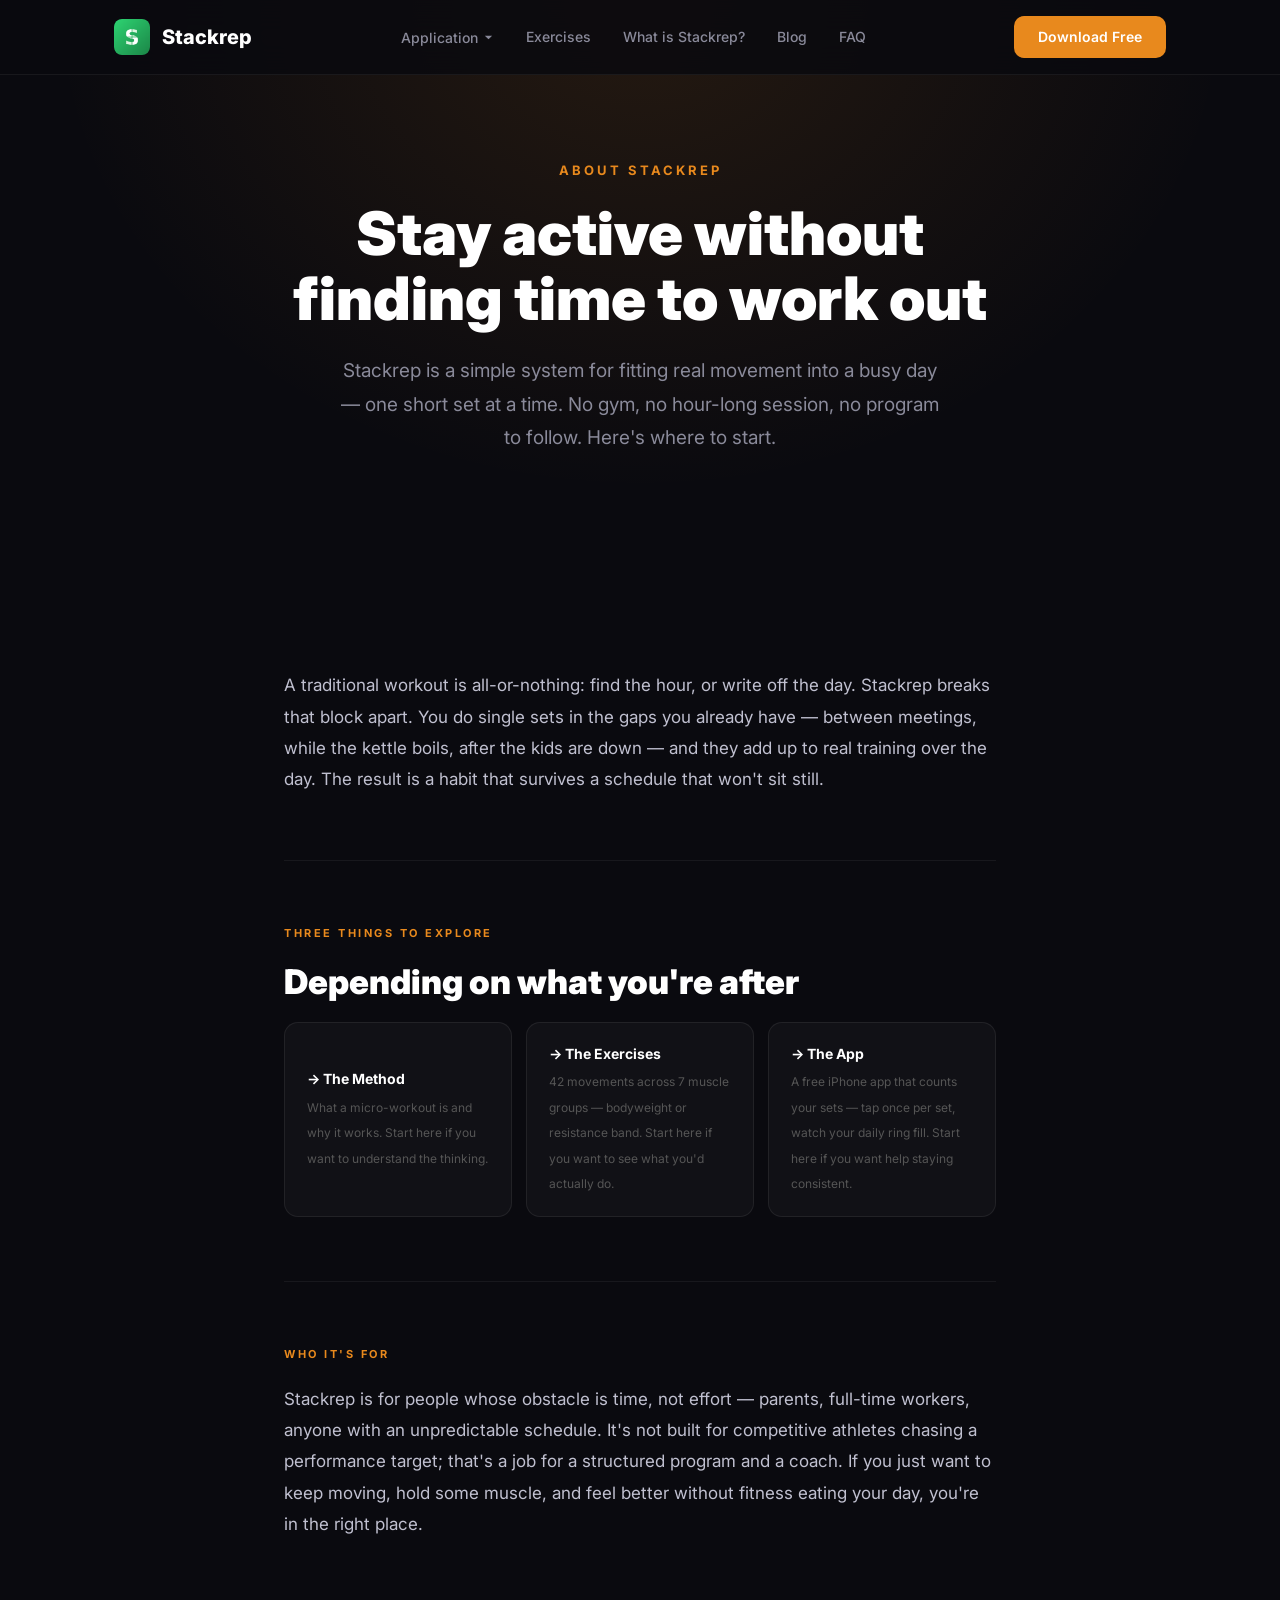
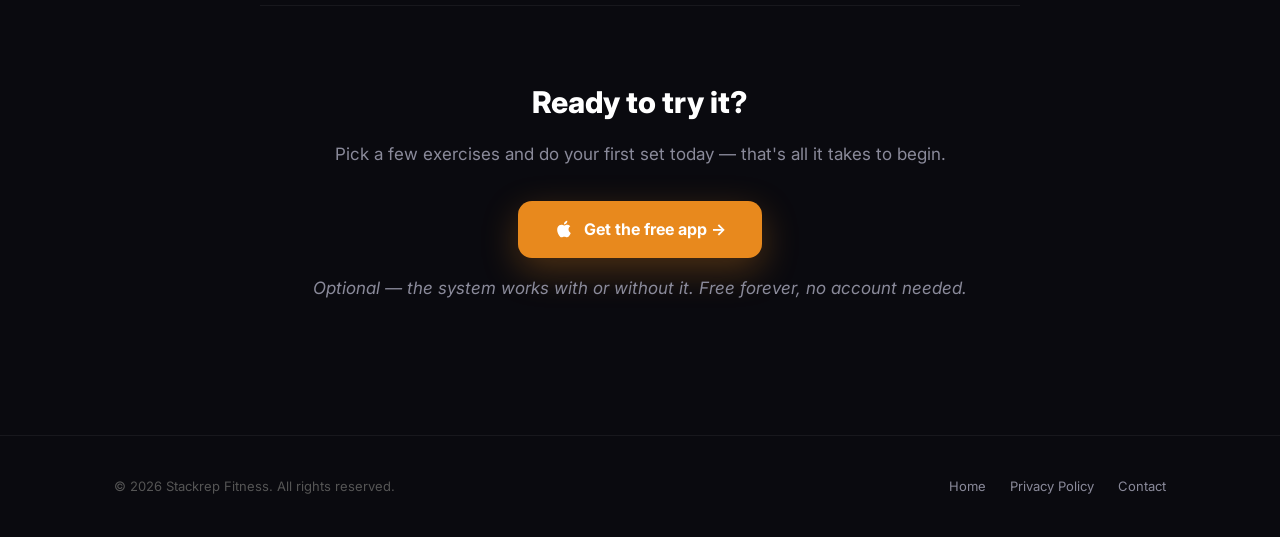
==== about.html @ 84282391 "Rewrite about.html as a clean hub/starting-point page New structure: headline, one-paragraph intro, " ====
<!DOCTYPE html>
<html lang="en">
<head>
  <!-- Google tag (gtag.js) -->
  <script async src="https://www.googletagmanager.com/gtag/js?id=G-XWR58ZESZ8"></script>
  <script>
    window.dataLayer = window.dataLayer || [];
    function gtag(){dataLayer.push(arguments);}
    gtag('js', new Date());
    gtag('config', 'G-XWR58ZESZ8');
  </script>
  <meta charset="UTF-8">
  <meta name="viewport" content="width=device-width, initial-scale=1.0">
  <title>Stackrep — Stay active without finding time to work out</title>
  <meta name="description" content="Stackrep is a simple system for fitting real movement into a busy day — one short set at a time. No gym, no hour-long session, no program to follow.">
  <meta property="og:title" content="Stackrep — Stay active without finding time to work out">
  <meta property="og:description" content="Stackrep is a simple system for fitting real movement into a busy day — one short set at a time.">
  <meta property="og:image" content="https://stackrep.fit/app-screenshot.png">
  <meta property="og:url" content="https://stackrep.fit/about.html">
  <meta property="og:type" content="website">
  <meta name="twitter:card" content="summary_large_image">
  <meta name="twitter:title" content="About Stackrep — What It Is and How It Works">
  <meta name="twitter:description" content="Stackrep is a micro-workout system and a free iPhone app. Here's the full picture.">
  <meta name="twitter:image" content="https://stackrep.fit/app-screenshot.png">
  <link rel="icon" type="image/png" href="icon.png">
  <link rel="apple-touch-icon" href="icon.png">
  <link rel="preconnect" href="https://fonts.googleapis.com">
  <link href="https://fonts.googleapis.com/css2?family=Inter:wght@400;500;600;700;800;900&display=swap" rel="stylesheet">
  <style>
/* ===== RESET & BASE ===== */
*, *::before, *::after { margin: 0; padding: 0; box-sizing: border-box; }
html { scroll-behavior: smooth; }
body {
  font-family: 'Inter', -apple-system, BlinkMacSystemFont, sans-serif;
  background: #0a0a0f;
  color: #ffffff;
  line-height: 1.6;
  overflow-x: hidden;
}
a { color: #E8891D; text-decoration: none; transition: color 0.2s; }
a:hover { color: #f5a040; text-decoration: underline; }
img { max-width: 100%; display: block; }

/* ===== NAV ===== */
nav {
  position: fixed; top: 0; left: 0; right: 0; z-index: 100;
  background: rgba(10,10,15,0.85); backdrop-filter: blur(20px);
  border-bottom: 1px solid rgba(255,255,255,0.06);
}
.nav-inner {
  display: flex; align-items: center; justify-content: space-between;
  padding: 16px 24px; max-width: 1100px; margin: 0 auto;
}
.nav-brand {
  display: flex; align-items: center; gap: 12px;
  font-size: 20px; font-weight: 800; color: #fff; text-decoration: none;
}
.nav-brand:hover { color: #fff; text-decoration: none; }
.nav-brand img { width: 36px; height: 36px; border-radius: 8px; }
.nav-links { display: flex; gap: 32px; list-style: none; align-items: center; }
.nav-links > li > a {
  font-size: 14px; font-weight: 500; color: #8a8a9a;
  transition: color 0.2s; text-decoration: none;
}
.nav-links > li > a:hover { color: #fff; text-decoration: none; }
.nav-cta {
  padding: 10px 24px; background: #E8891D; color: #fff;
  font-size: 14px; font-weight: 600; border-radius: 10px;
  transition: transform 0.2s, box-shadow 0.2s; text-decoration: none;
}
.nav-cta:hover { transform: translateY(-2px); box-shadow: 0 8px 24px rgba(232,137,29,0.4); color: #fff; text-decoration: none; }
@media (max-width: 768px) { .nav-links { display: none; } .nav-cta { display: none; } }

/* ===== HERO ===== */
.hero {
  padding: 160px 24px 80px;
  text-align: center;
  position: relative;
  overflow: hidden;
}
.hero::before {
  content: ''; position: absolute; inset: 0;
  background: radial-gradient(ellipse at 50% 0%, rgba(232,137,29,0.12) 0%, transparent 65%);
  pointer-events: none;
}
.hero-label {
  font-size: 13px; font-weight: 700; letter-spacing: 3px; text-transform: uppercase;
  color: #E8891D; margin-bottom: 20px; position: relative;
}
.hero h1 {
  font-size: clamp(36px, 5.5vw, 60px); font-weight: 900; line-height: 1.08;
  max-width: 760px; margin: 0 auto 24px; position: relative;
}
.hero-intro {
  font-size: 19px; color: #8a8a9a; max-width: 600px; margin: 0 auto;
  line-height: 1.75; position: relative;
}

/* ===== PAGE BODY ===== */
.page-body {
  max-width: 760px; margin: 0 auto; padding: 72px 24px 0;
}

/* Section dividers */
.section-block {
  padding: 64px 0;
  border-top: 1px solid rgba(255,255,255,0.06);
}
.section-block:first-child { border-top: none; }

.block-label {
  font-size: 11px; font-weight: 700; letter-spacing: 2.5px; text-transform: uppercase;
  color: #E8891D; margin-bottom: 20px; display: block;
}
.block-title {
  font-size: clamp(24px, 3.5vw, 34px); font-weight: 900; line-height: 1.15;
  color: #fff; margin-bottom: 20px;
}
.block-body p {
  font-size: 17px; color: #c0c0d0; line-height: 1.85; margin-bottom: 20px;
}
.block-body p:last-child { margin-bottom: 0; }
.block-body strong { color: #fff; }
.block-body a { color: #E8891D; }
.block-body a:hover { color: #f5a040; }

/* Pull quote */
.pull-quote {
  border-left: 3px solid #E8891D;
  padding: 18px 28px; margin: 36px 0;
  background: rgba(232,137,29,0.05);
  border-radius: 0 14px 14px 0;
}
.pull-quote p {
  font-size: 19px; color: #e0e0e8; font-style: italic;
  line-height: 1.7; margin-bottom: 0 !important;
}

/* Inline fact chips */
.fact-row {
  display: flex; flex-wrap: wrap; gap: 12px; margin: 28px 0;
}
.fact-chip {
  background: rgba(255,255,255,0.04); border: 1px solid rgba(255,255,255,0.08);
  border-radius: 50px; padding: 10px 20px;
  font-size: 14px; font-weight: 600; color: #c0c0d0;
  display: flex; align-items: center; gap: 8px;
}
.fact-chip span { color: #E8891D; }

/* App feature list */
.feature-list {
  list-style: none; margin: 28px 0;
  display: flex; flex-direction: column; gap: 18px;
}
.feature-list li {
  display: flex; gap: 16px; align-items: flex-start;
}
.feature-list li .fi {
  width: 40px; height: 40px; flex-shrink: 0;
  background: rgba(232,137,29,0.1); border: 1px solid rgba(232,137,29,0.15);
  border-radius: 12px; display: flex; align-items: center; justify-content: center;
  font-size: 18px;
}
.feature-list li .ft { display: flex; flex-direction: column; gap: 3px; }
.feature-list li .ft strong { font-size: 15px; color: #fff; }
.feature-list li .ft span { font-size: 14px; color: #8a8a9a; line-height: 1.6; }

/* Explore links */
.explore-links {
  display: grid; grid-template-columns: repeat(auto-fill, minmax(220px, 1fr));
  gap: 14px; margin-top: 36px;
}
.explore-link {
  background: rgba(255,255,255,0.03); border: 1px solid rgba(255,255,255,0.07);
  border-radius: 14px; padding: 20px 22px;
  display: flex; align-items: center; justify-content: space-between;
  text-decoration: none !important;
  transition: border-color 0.2s, transform 0.2s;
}
.explore-link:hover {
  border-color: rgba(232,137,29,0.3); transform: translateY(-2px); text-decoration: none !important;
}
.explore-link-text strong {
  display: block; font-size: 14px; font-weight: 700; color: #fff; margin-bottom: 3px;
}
.explore-link-text span { font-size: 12px; color: #555; }
.explore-link-arrow { color: #E8891D; font-size: 18px; }

/* ===== CTA ===== */
.cta-section {
  padding: 72px 24px 100px; text-align: center;
  border-top: 1px solid rgba(255,255,255,0.06);
  max-width: 760px; margin: 0 auto;
}
.cta-section h2 { font-size: 30px; font-weight: 800; margin-bottom: 14px; }
.cta-section p { font-size: 17px; color: #8a8a9a; margin-bottom: 32px; line-height: 1.7; }
.btn-primary {
  display: inline-flex; align-items: center; gap: 10px;
  padding: 16px 36px; background: #E8891D; color: #fff;
  font-size: 16px; font-weight: 700; border-radius: 14px;
  transition: transform 0.2s, box-shadow 0.2s;
  box-shadow: 0 12px 36px rgba(232,137,29,0.3);
  text-decoration: none;
}
.btn-primary:hover { transform: translateY(-3px); box-shadow: 0 18px 48px rgba(232,137,29,0.4); color: #fff; text-decoration: none; }
.price-note { font-size: 14px; color: #8a8a9a; margin-top: 16px; font-style: italic; }

/* ===== FOOTER ===== */
footer {
  background: #0a0a0f; border-top: 1px solid rgba(255,255,255,0.06);
  padding: 40px 0;
}
.footer-inner {
  max-width: 1100px; margin: 0 auto; padding: 0 24px;
  display: flex; justify-content: space-between; align-items: center;
  flex-wrap: wrap; gap: 16px;
}
.footer-inner p { font-size: 13px; color: #555; }
.footer-inner a { font-size: 13px; color: #8a8a9a; text-decoration: none; }
.footer-inner a:hover { color: #fff; text-decoration: none; }
.footer-links { display: flex; gap: 24px; }
@media (max-width: 600px) { .footer-inner { flex-direction: column; text-align: center; } }
  .subnav { display: none; border-top: 1px solid rgba(255,255,255,0.08); background: rgba(10,10,15,0.97); }
.subnav.open { display: block; }
.subnav-inner {
  max-width: 1100px; margin: 0 auto; padding: 10px 24px;
  display: flex; gap: 4px; align-items: center; flex-wrap: wrap;
}
.subnav-inner a {
  font-size: 13px; font-weight: 500; color: #8a8a9a;
  padding: 8px 14px; border-radius: 8px; text-decoration: none;
  transition: background 0.15s, color 0.15s;
}
.subnav-inner a:hover { background: rgba(255,255,255,0.06); color: #fff; text-decoration: none; }
.nav-app-toggle {
  background: none; border: none; cursor: pointer;
  display: flex; align-items: center; gap: 5px;
  font-size: 14px; font-weight: 500; color: #8a8a9a;
  transition: color 0.2s; padding: 0; font-family: inherit;
}
.nav-app-toggle:hover { color: #fff; }
.nav-links a.active { color: #fff; }
.nav-app-toggle.active { color: #fff; }
.subnav-inner a.active { color: #fff; background: rgba(255,255,255,0.06); }
</style>
</head>
<body>

<!-- NAV -->
<nav>
  <div class="nav-inner">
    <a href="about.html" class="nav-brand">
      <img src="icon.png" alt="Stackrep"> Stackrep
    </a>
    <ul class="nav-links">
      <li><button class="nav-app-toggle" id="appToggle" onclick="toggleSubnav(this)">Application <svg width="11" height="11" viewBox="0 0 12 12" fill="currentColor" style="transition:transform 0.2s"><path d="M2 4l4 4 4-4"/></svg></button></li>
      <li><a href="exercises.html">Exercises</a></li>
      <li><a href="what-is-stackrep.html">What is Stackrep?</a></li>
      <li><a href="blog.html">Blog</a></li>
      <li><a href="faq.html">FAQ</a></li>
    </ul>
    <a href="https://apps.apple.com/app/stackrep-fitness/id6759266222" class="nav-cta">Download Free</a>
  </div>
  <div class="subnav" id="subnav">
    <div class="subnav-inner">
      <a href="overview.html">Overview</a>
      <a href="overview.html#features">Features</a>
      <a href="overview.html#how">How It Works</a>
      <a href="overview.html#pricing">Pricing</a>
      <a href="getting-started.html">Getting Started</a>
    </div>
  </div>
</nav>

<!-- HERO -->
<header class="hero">
  <div class="hero-label">About Stackrep</div>
  <h1>Stay active without finding time to work out</h1>
  <p class="hero-intro">Stackrep is a simple system for fitting real movement into a busy day — one short set at a time. No gym, no hour-long session, no program to follow. Here's where to start.</p>
</header>

<!-- PAGE BODY -->
<div class="page-body">

  <!-- INTRO -->
  <div class="section-block">
    <div class="block-body">
      <p>A traditional workout is all-or-nothing: find the hour, or write off the day. Stackrep breaks that block apart. You do single sets in the gaps you already have — between meetings, while the kettle boils, after the kids are down — and they add up to real training over the day. The result is a habit that survives a schedule that won't sit still.</p>
    </div>
  </div>

  <!-- THREE PATHS -->
  <div class="section-block">
    <span class="block-label">Three things to explore</span>
    <h2 class="block-title">Depending on what you're after</h2>
    <div class="block-body">
      <div class="explore-links" style="margin-top: 8px;">
        <a href="what-is-stackrep.html" class="explore-link">
          <div class="explore-link-text">
            <strong>→ The Method</strong>
            <span>What a micro-workout is and why it works. Start here if you want to understand the thinking.</span>
          </div>
        </a>
        <a href="exercises.html" class="explore-link">
          <div class="explore-link-text">
            <strong>→ The Exercises</strong>
            <span>42 movements across 7 muscle groups — bodyweight or resistance band. Start here if you want to see what you'd actually do.</span>
          </div>
        </a>
        <a href="overview.html" class="explore-link">
          <div class="explore-link-text">
            <strong>→ The App</strong>
            <span>A free iPhone app that counts your sets — tap once per set, watch your daily ring fill. Start here if you want help staying consistent.</span>
          </div>
        </a>
      </div>
    </div>
  </div>

  <!-- WHO IT'S FOR -->
  <div class="section-block">
    <span class="block-label">Who it's for</span>
    <div class="block-body">
      <p>Stackrep is for people whose obstacle is time, not effort — parents, full-time workers, anyone with an unpredictable schedule. It's not built for competitive athletes chasing a performance target; that's a job for a structured program and a coach. If you just want to keep moving, hold some muscle, and feel better without fitness eating your day, you're in the right place.</p>
    </div>
  </div>

</div>

<!-- CTA -->
<section class="cta-section">
  <h2>Ready to try it?</h2>
  <p>Pick a few exercises and do your first set today — that's all it takes to begin.</p>
  <a href="https://apps.apple.com/app/stackrep-fitness/id6759266222" class="btn-primary">
    <svg width="20" height="20" fill="currentColor" viewBox="0 0 24 24"><path d="M18.71 19.5c-.83 1.24-1.71 2.45-3.05 2.47-1.34.03-1.77-.79-3.29-.79-1.53 0-2 .77-3.27.82-1.31.05-2.3-1.32-3.14-2.53C4.25 17 2.94 12.45 4.7 9.39c.87-1.52 2.43-2.48 4.12-2.51 1.28-.02 2.5.87 3.29.87.78 0 2.26-1.07 3.8-.91.65.03 2.47.26 3.64 1.98-.09.06-2.17 1.28-2.15 3.81.03 3.02 2.65 4.03 2.68 4.04-.03.07-.42 1.44-1.38 2.83M13 3.5c.73-.83 1.94-1.46 2.94-1.5.13 1.17-.34 2.35-1.04 3.19-.69.85-1.83 1.51-2.95 1.42-.15-1.15.41-2.35 1.05-3.11z"/></svg>
    Get the free app →
  </a>
  <p class="price-note">Optional — the system works with or without it. Free forever, no account needed.</p>
</section>

<!-- FOOTER -->
<footer>
  <div class="footer-inner">
    <p>&copy; 2026 Stackrep Fitness. All rights reserved.</p>
    <div class="footer-links">
      <a href="/">Home</a>
      <a href="privacy.html">Privacy Policy</a>
      <a href="mailto:gyepesarpi@gmail.com">Contact</a>
    </div>
  </div>
</footer>

<script>
function toggleSubnav(btn) {
  var s = document.getElementById('subnav');
  var open = s.classList.toggle('open');
  btn.querySelector('svg').style.transform = open ? 'rotate(180deg)' : '';
}
document.addEventListener('click', function(e) {
  if (!e.target.closest('#appToggle') && !e.target.closest('#subnav')) {
    var s = document.getElementById('subnav');
    if (s) { s.classList.remove('open'); var btn = document.getElementById('appToggle'); if (btn) btn.querySelector('svg').style.transform = ''; }
  }
});
(function() {
  var page = window.location.pathname.split('/').pop() || 'index.html';
  var appPages = ['index.html', 'overview.html', 'getting-started.html'];
  if (appPages.indexOf(page) > -1 || (page === '' )) {
    var btn = document.getElementById('appToggle');
    if (btn) btn.classList.add('active');
    // Auto-open subnav on application pages
    var s = document.getElementById('subnav');
    if (s) { s.classList.add('open'); if (btn) btn.querySelector('svg').style.transform = 'rotate(180deg)'; }
    // Highlight matching subnav link
    document.querySelectorAll('.subnav-inner a').forEach(function(a) {
      var h = a.getAttribute('href').split('/').pop().split('#')[0];
      if (h === page || (page === '' && a.getAttribute('href') === 'overview.html')) return;
      if (h === page) a.classList.add('active');
    });
    // Highlight overview link when on index (since it's the app landing)
    if (page === 'index.html' || page === '') {
      var ov = document.querySelector('.subnav-inner a[href="overview.html"]');
      // don't highlight overview specifically on index, just keep subnav open
    } else {
      document.querySelectorAll('.subnav-inner a').forEach(function(a) {
        if (a.getAttribute('href') === page) a.classList.add('active');
      });
    }
  } else {
    document.querySelectorAll('.nav-links > li > a').forEach(function(a) {
      if (a.getAttribute('href') === page) a.classList.add('active');
    });
  }
})();
</script>
</body>
</html>
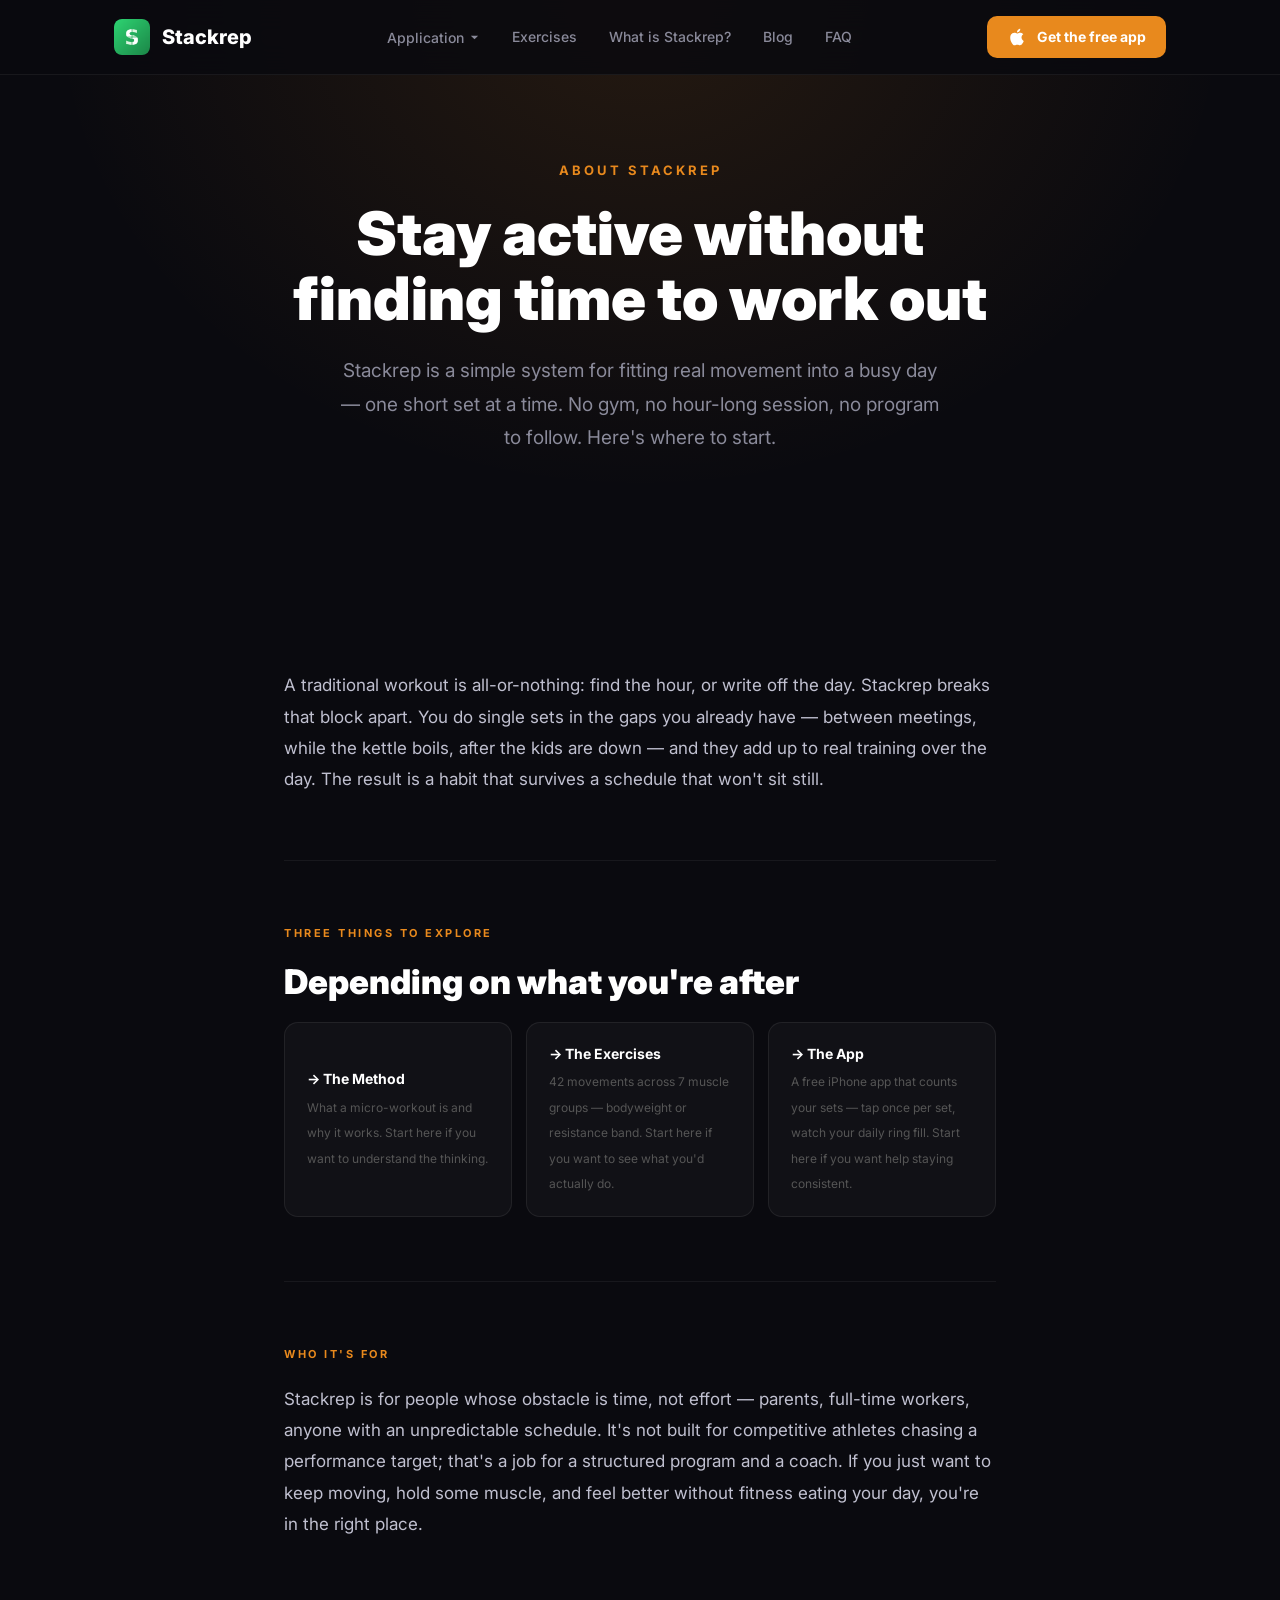
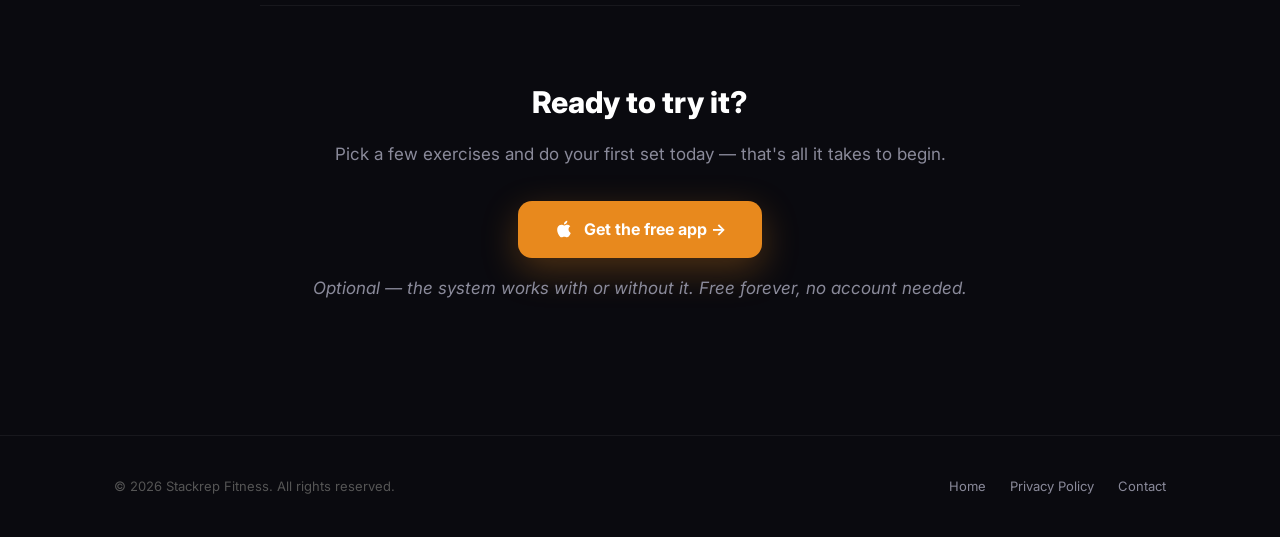
==== commit e05818b6: "Replace nav Download Free button with Apple btn-primary on all pages" ====
--- a/about.html
+++ b/about.html
@@ -204,6 +204,8 @@
   text-decoration: none;
 }
 .btn-primary:hover { transform: translateY(-3px); box-shadow: 0 18px 48px rgba(232,137,29,0.4); color: #fff; text-decoration: none; }
+.nav-inner .btn-primary { padding: 10px 20px; font-size: 14px; border-radius: 10px; box-shadow: none; }
+.nav-inner .btn-primary:hover { box-shadow: 0 8px 24px rgba(232,137,29,0.4); }
 .price-note { font-size: 14px; color: #8a8a9a; margin-top: 16px; font-style: italic; }
 
 /* ===== FOOTER ===== */
@@ -260,13 +262,16 @@
       <li><a href="blog.html">Blog</a></li>
       <li><a href="faq.html">FAQ</a></li>
     </ul>
-    <a href="https://apps.apple.com/app/stackrep-fitness/id6759266222" class="nav-cta">Download Free</a>
+    <a href="https://apps.apple.com/app/stackrep-fitness/id6759266222" class="btn-primary">
+    <svg width="20" height="20" fill="currentColor" viewBox="0 0 24 24"><path d="M18.71 19.5c-.83 1.24-1.71 2.45-3.05 2.47-1.34.03-1.77-.79-3.29-.79-1.53 0-2 .77-3.27.82-1.31.05-2.3-1.32-3.14-2.53C4.25 17 2.94 12.45 4.7 9.39c.87-1.52 2.43-2.48 4.12-2.51 1.28-.02 2.5.87 3.29.87.78 0 2.26-1.07 3.8-.91.65.03 2.47.26 3.64 1.98-.09.06-2.17 1.28-2.15 3.81.03 3.02 2.65 4.03 2.68 4.04-.03.07-.42 1.44-1.38 2.83M13 3.5c.73-.83 1.94-1.46 2.94-1.5.13 1.17-.34 2.35-1.04 3.19-.69.85-1.83 1.51-2.95 1.42-.15-1.15.41-2.35 1.05-3.11z"/></svg>
+    Get the free app
+  </a>
   </div>
   <div class="subnav" id="subnav">
     <div class="subnav-inner">
       <a href="overview.html">Overview</a>
+      <a href="overview.html#how">How It Works</a>
       <a href="overview.html#features">Features</a>
-      <a href="overview.html#how">How It Works</a>
       <a href="overview.html#pricing">Pricing</a>
       <a href="getting-started.html">Getting Started</a>
     </div>
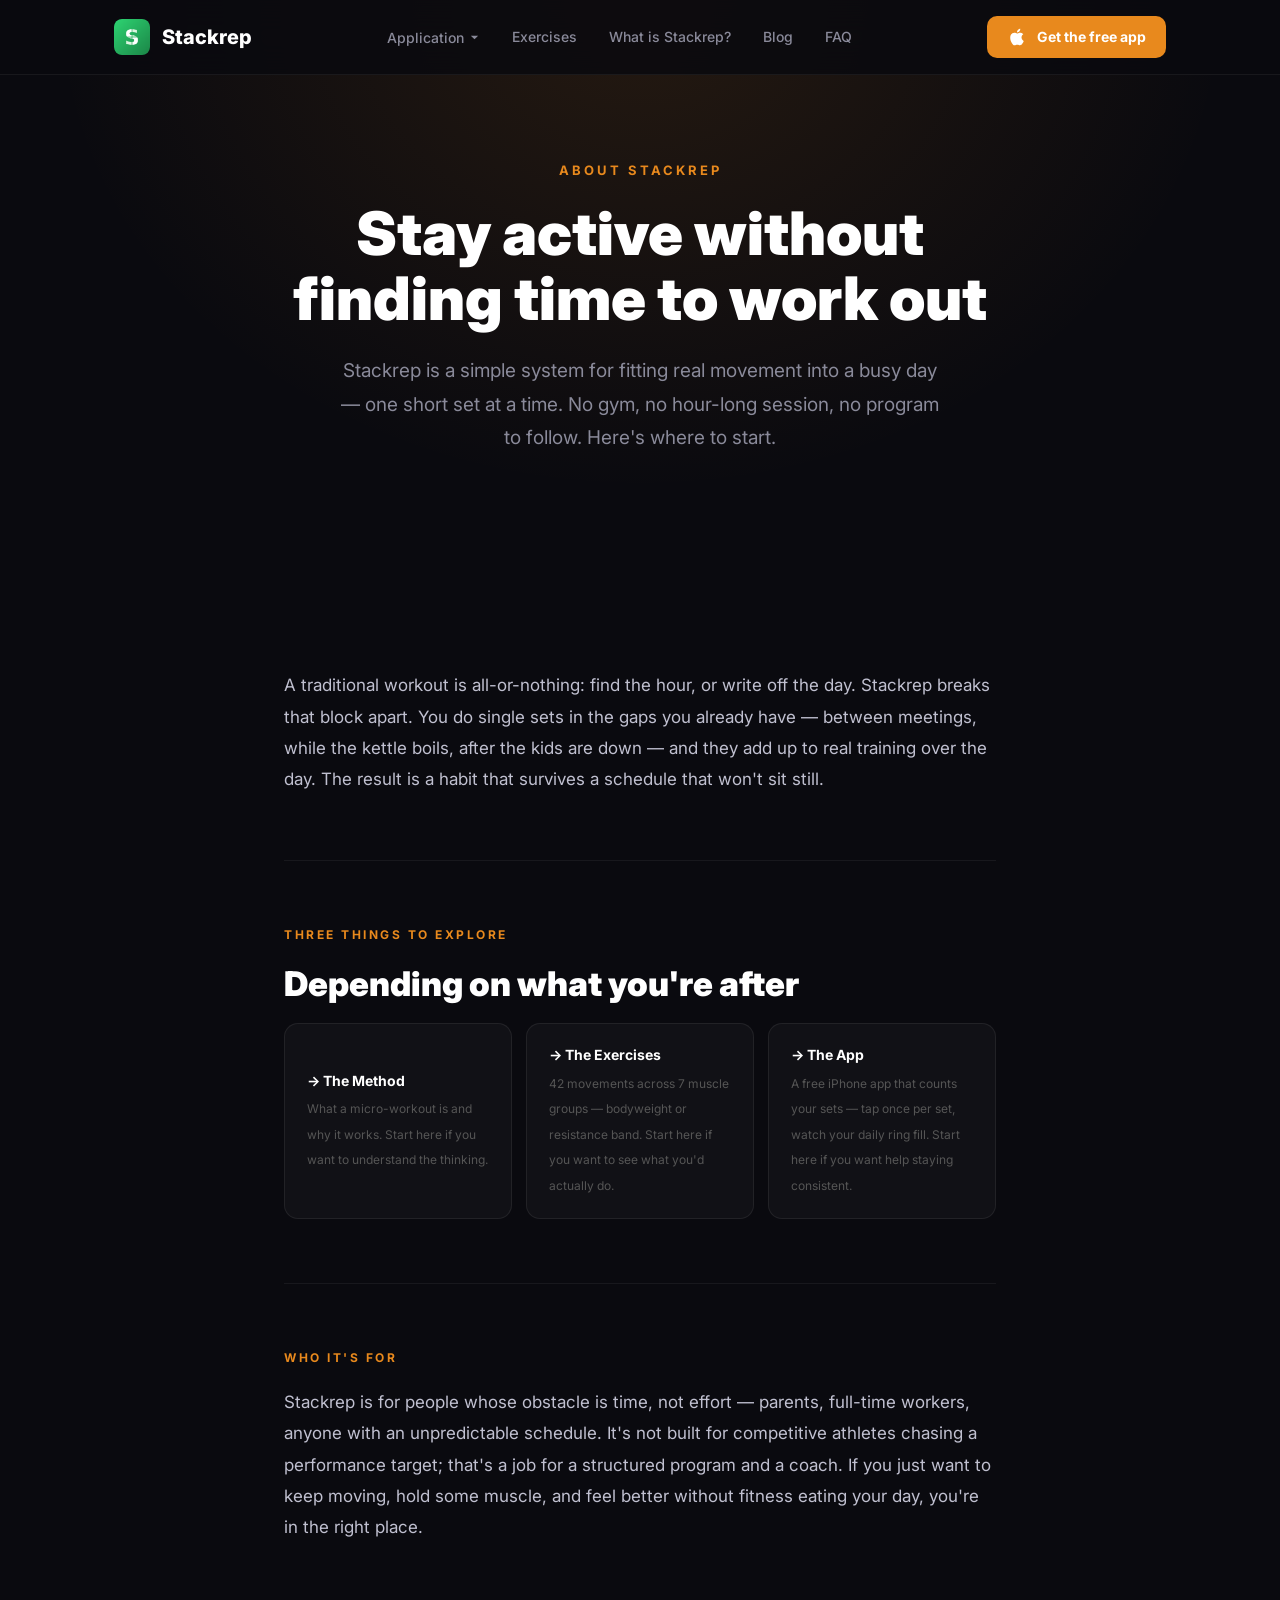
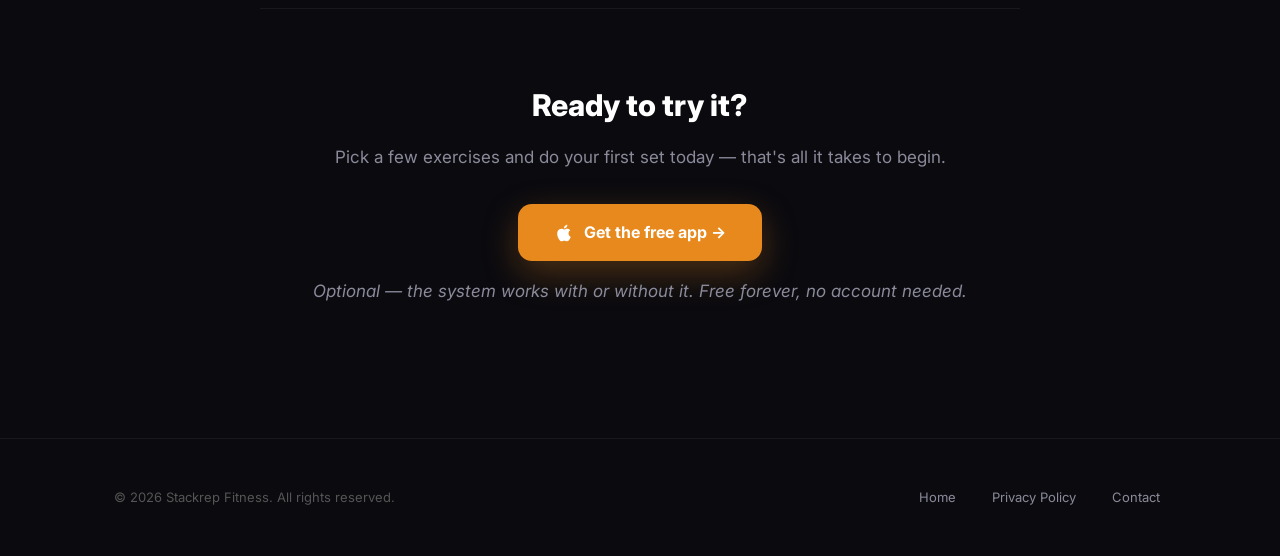
==== commit f4748094: "Fix mobile navigation menu and mobile UX issues The hamburger menu existed in markup but was inacces" ====
--- a/about.html
+++ b/about.html
@@ -69,7 +69,19 @@
   transition: transform 0.2s, box-shadow 0.2s; text-decoration: none;
 }
 .nav-cta:hover { transform: translateY(-2px); box-shadow: 0 8px 24px rgba(232,137,29,0.4); color: #fff; text-decoration: none; }
-@media (max-width: 768px) { .nav-links { display: none; } .nav-cta { display: none; } }
+@media (max-width: 768px) {
+  .nav-links { display: none; }
+  .nav-cta { display: none; }
+  .nav-cta-btn { display: none; }
+  nav .nav-mobile { display: block; }
+  .nav-links.open {
+    display: flex; flex-direction: column; position: absolute;
+    top: 100%; left: 0; right: 0; background: rgba(10,10,15,0.98);
+    padding: 24px; gap: 20px; border-bottom: 1px solid rgba(255,255,255,0.06);
+    z-index: 99;
+  }
+  .nav-links.open li a, .nav-links.open li button { font-size: 16px; display: block; padding: 8px 0; }
+}
 
 /* ===== HERO ===== */
 .hero {
@@ -109,7 +121,7 @@
 .section-block:first-child { border-top: none; }
 
 .block-label {
-  font-size: 11px; font-weight: 700; letter-spacing: 2.5px; text-transform: uppercase;
+  font-size: 12px; font-weight: 700; letter-spacing: 2.5px; text-transform: uppercase;
   color: #E8891D; margin-bottom: 20px; display: block;
 }
 .block-title {
@@ -206,6 +218,8 @@
 .btn-primary:hover { transform: translateY(-3px); box-shadow: 0 18px 48px rgba(232,137,29,0.4); color: #fff; text-decoration: none; }
 .nav-inner .btn-primary { padding: 10px 20px; font-size: 14px; border-radius: 10px; box-shadow: none; }
 .nav-inner .btn-primary:hover { box-shadow: 0 8px 24px rgba(232,137,29,0.4); }
+.nav-mobile { display: none; background: none; border: none; cursor: pointer; padding: 4px; }
+.nav-mobile span { display: block; width: 24px; height: 2px; background: #fff; margin: 5px 0; transition: 0.3s; }
 .price-note { font-size: 14px; color: #8a8a9a; margin-top: 16px; font-style: italic; }
 
 /* ===== FOOTER ===== */
@@ -219,7 +233,7 @@
   flex-wrap: wrap; gap: 16px;
 }
 .footer-inner p { font-size: 13px; color: #555; }
-.footer-inner a { font-size: 13px; color: #8a8a9a; text-decoration: none; }
+.footer-inner a { font-size: 13px; color: #8a8a9a; text-decoration: none; display: inline-block; padding: 8px 6px; }
 .footer-inner a:hover { color: #fff; text-decoration: none; }
 .footer-links { display: flex; gap: 24px; }
 @media (max-width: 600px) { .footer-inner { flex-direction: column; text-align: center; } }
@@ -231,7 +245,7 @@
 }
 .subnav-inner a {
   font-size: 13px; font-weight: 500; color: #8a8a9a;
-  padding: 8px 14px; border-radius: 8px; text-decoration: none;
+  padding: 8px 14px; border-radius: 8px; text-decoration: none; display: inline-block;
   transition: background 0.15s, color 0.15s;
 }
 .subnav-inner a:hover { background: rgba(255,255,255,0.06); color: #fff; text-decoration: none; }
@@ -255,7 +269,7 @@
     <a href="about.html" class="nav-brand">
       <img src="icon.png" alt="Stackrep"> Stackrep
     </a>
-    <ul class="nav-links">
+    <ul class="nav-links" id="navLinks">
       <li><button class="nav-app-toggle" id="appToggle" onclick="toggleSubnav(this)">Application <svg width="11" height="11" viewBox="0 0 12 12" fill="currentColor" style="transition:transform 0.2s"><path d="M2 4l4 4 4-4"/></svg></button></li>
       <li><a href="exercises.html">Exercises</a></li>
       <li><a href="what-is-stackrep.html">What is Stackrep?</a></li>
@@ -266,6 +280,9 @@
     <svg width="20" height="20" fill="currentColor" viewBox="0 0 24 24"><path d="M18.71 19.5c-.83 1.24-1.71 2.45-3.05 2.47-1.34.03-1.77-.79-3.29-.79-1.53 0-2 .77-3.27.82-1.31.05-2.3-1.32-3.14-2.53C4.25 17 2.94 12.45 4.7 9.39c.87-1.52 2.43-2.48 4.12-2.51 1.28-.02 2.5.87 3.29.87.78 0 2.26-1.07 3.8-.91.65.03 2.47.26 3.64 1.98-.09.06-2.17 1.28-2.15 3.81.03 3.02 2.65 4.03 2.68 4.04-.03.07-.42 1.44-1.38 2.83M13 3.5c.73-.83 1.94-1.46 2.94-1.5.13 1.17-.34 2.35-1.04 3.19-.69.85-1.83 1.51-2.95 1.42-.15-1.15.41-2.35 1.05-3.11z"/></svg>
     Get the free app
   </a>
+    <button class="nav-mobile" id="navToggle" aria-label="Toggle menu">
+      <span></span><span></span><span></span>
+    </button>
   </div>
   <div class="subnav" id="subnav">
     <div class="subnav-inner">
@@ -398,6 +415,18 @@
     });
   }
 })();
+
+// Mobile nav toggle
+(function() {
+  var toggle = document.getElementById('navToggle');
+  var links = document.getElementById('navLinks');
+  if (toggle && links) {
+    toggle.addEventListener('click', function() { links.classList.toggle('open'); });
+    links.querySelectorAll('a').forEach(function(a) {
+      a.addEventListener('click', function() { links.classList.remove('open'); });
+    });
+  }
+})();
 </script>
 </body>
 </html>
